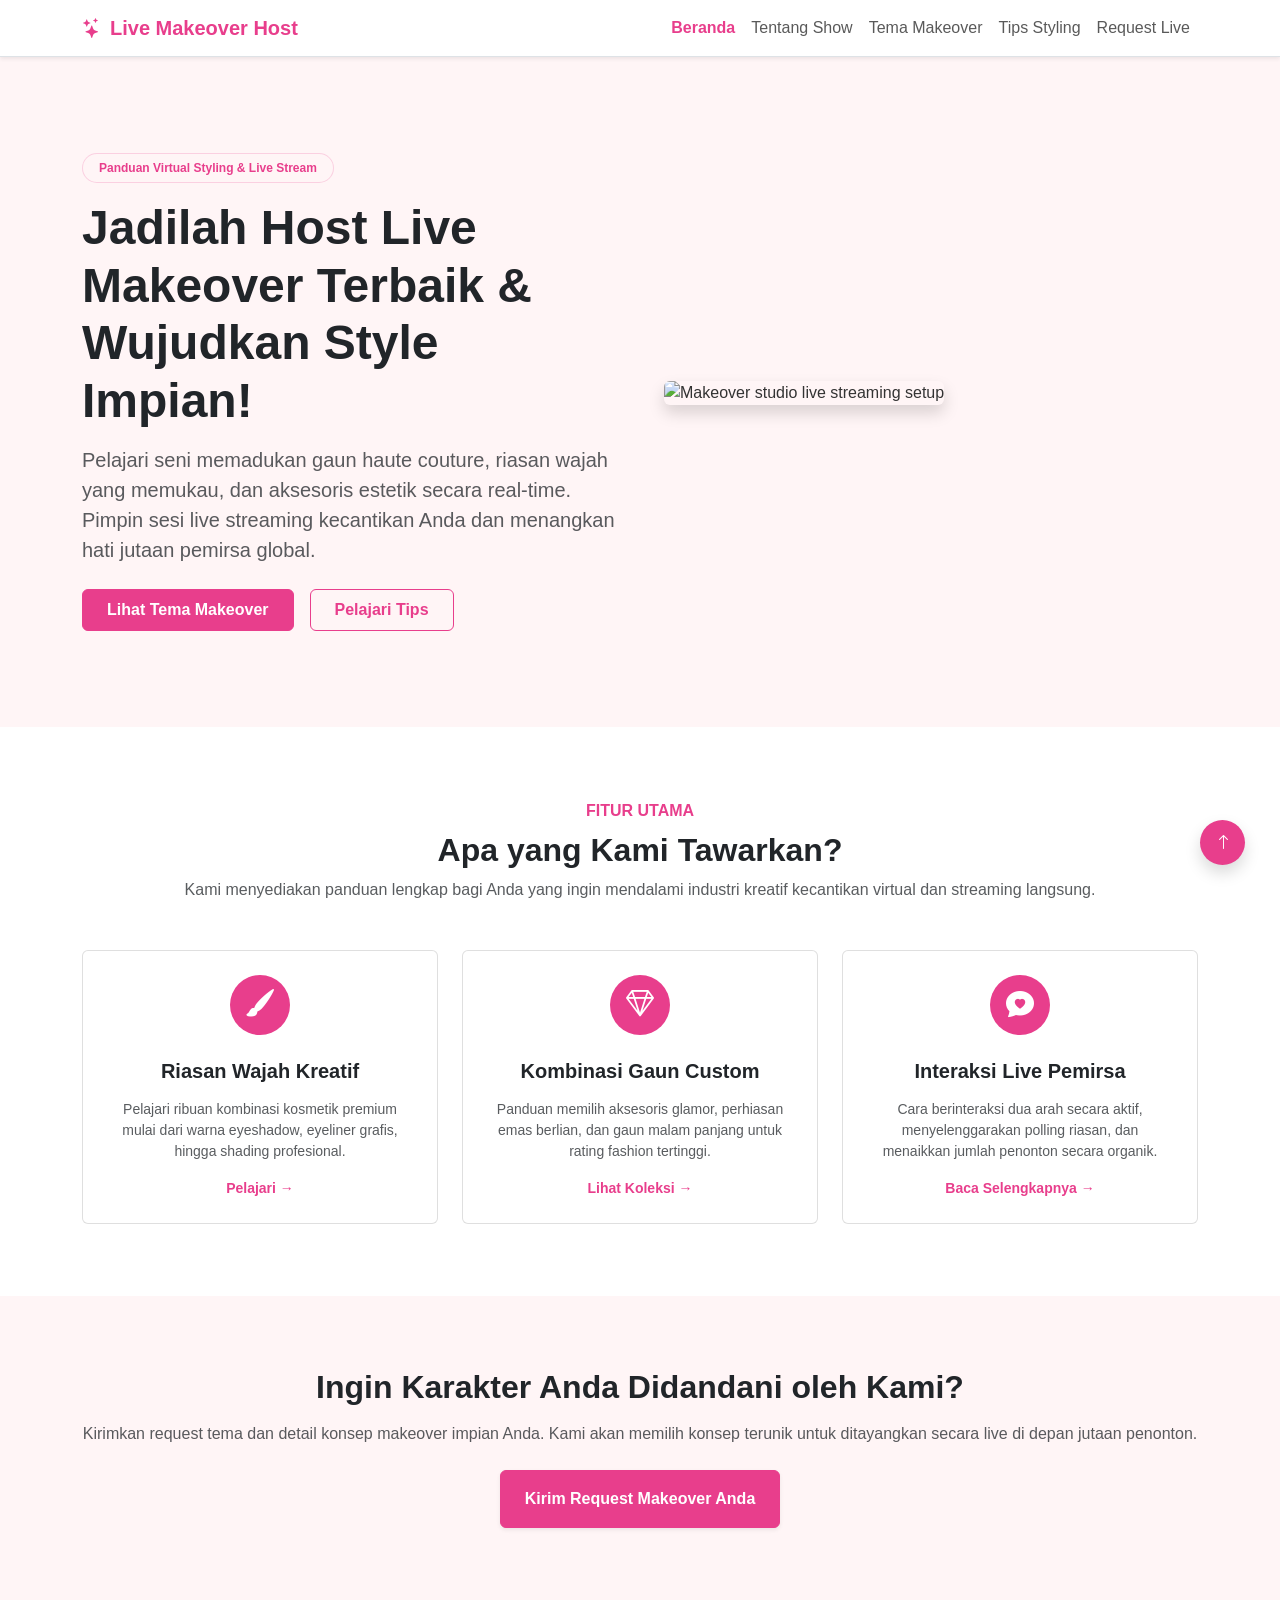
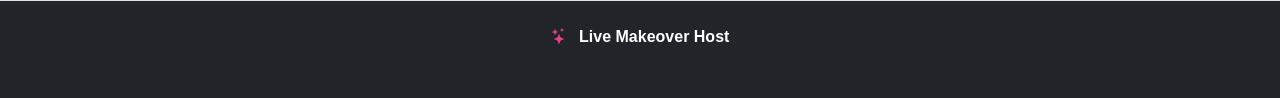
==== index.html @ bc7c891f "Add files via upload" ====
<!DOCTYPE html>
<html lang="id">

<head>
    <meta charset="UTF-8">
    <meta name="viewport" content="width=device-width, initial-scale=1.0">
    <meta name="description"
        content="Live Makeover Host - Pelajari tips styling, padu padan busana, dan makeup untuk menjadi host live streaming makeover terbaik.">
    <title>Live Makeover Host - Panduan Virtual Fashion & Styling</title>

    <!-- Bootstrap 5.3.3 CSS -->
    <link href="https://cdn.jsdelivr.net/npm/bootstrap@5.3.3/dist/css/bootstrap.min.css" rel="stylesheet">
    <!-- Bootstrap Icons -->
    <link href="https://cdn.jsdelivr.net/npm/bootstrap-icons@1.11.3/font/bootstrap-icons.min.css" rel="stylesheet">
    <!-- Custom CSS -->
    <link rel="stylesheet" href="style.css">
</head>

<body>

    <!-- ================= NAVBAR ================= -->
    <nav class="navbar navbar-expand-lg navbar-light bg-white border-bottom sticky-top shadow-sm">
        <div class="container">
            <a class="navbar-brand fw-bold" href="index.html">
                <i class="bi bi-stars text-pink me-2"></i><span class="text-pink">Live Makeover Host</span>
            </a>
            <button class="navbar-toggler" type="button" data-bs-toggle="collapse" data-bs-target="#navbarNav"
                aria-controls="navbarNav" aria-expanded="false" aria-label="Toggle navigation">
                <span class="navbar-toggler-icon"></span>
            </button>
            <div class="collapse navbar-collapse" id="navbarNav">
                <ul class="navbar-nav ms-auto">
                    <li class="nav-item">
                        <a class="nav-link active" href="index.html">Beranda</a>
                    </li>
                    <li class="nav-item">
                        <a class="nav-link" href="tentang.html">Tentang Show</a>
                    </li>
                    <li class="nav-item">
                        <a class="nav-link" href="koleksi.html">Tema Makeover</a>
                    </li>
                    <li class="nav-item">
                        <a class="nav-link" href="tips.html">Tips Styling</a>
                    </li>
                    <li class="nav-item">
                        <a class="nav-link" href="kontak.html">Request Live</a>
                    </li>
                </ul>
            </div>
        </div>
    </nav>

    <!-- ================= HERO SECTION ================= -->
    <header class="py-5 bg-pink-light">
        <div class="container my-5">
            <div class="row align-items-center g-5">
                <div class="col-lg-6">
                    <span class="badge badge-pink px-3 py-2 rounded-pill mb-3 fw-semibold">Panduan Virtual Styling &
                        Live Stream</span>
                    <h1 class="display-5 fw-bold text-dark mb-3">Jadilah Host Live Makeover Terbaik & Wujudkan Style
                        Impian!</h1>
                    <p class="lead text-muted mb-4">
                        Pelajari seni memadukan gaun haute couture, riasan wajah yang memukau, dan aksesoris estetik
                        secara real-time. Pimpin sesi live streaming kecantikan Anda dan menangkan hati jutaan pemirsa
                        global.
                    </p>
                    <div class="d-grid d-md-flex gap-3">
                        <a href="koleksi.html" class="btn btn-pink px-4 py-2">Lihat Tema Makeover</a>
                        <a href="tips.html" class="btn btn-outline-pink px-4 py-2">Pelajari Tips</a>
                    </div>
                </div>
                <div class="col-lg-6">
                    <img src="https://images.unsplash.com/photo-1522335789203-aabd1fc54bc9?q=80&w=800"
                        class="img-fluid rounded shadow" alt="Makeover studio live streaming setup">
                </div>
            </div>
        </div>
    </header>

    <!-- ================= FEATURE HIGHLIGHTS SECTION ================= -->
    <section class="py-5">
        <div class="container py-4">
            <div class="text-center mb-5">
                <span class="text-pink fw-bold text-uppercase d-block mb-2">Fitur Utama</span>
                <h2 class="fw-bold text-dark">Apa yang Kami Tawarkan?</h2>
                <p class="text-muted max-width-600 mx-auto">Kami menyediakan panduan lengkap bagi Anda yang ingin
                    mendalami industri kreatif kecantikan virtual dan streaming langsung.</p>
            </div>

            <div class="row g-4 justify-content-center">
                <div class="col-md-4">
                    <div class="card h-100 border p-4 text-center card-hover">
                        <div class="bg-pink text-white rounded-circle p-3 mx-auto mb-4 d-flex align-items-center justify-content-center"
                            style="width: 60px; height: 60px;">
                            <i class="bi bi-brush-fill fs-3"></i>
                        </div>
                        <h5 class="fw-bold text-dark mb-3">Riasan Wajah Kreatif</h5>
                        <p class="text-muted small">Pelajari ribuan kombinasi kosmetik premium mulai dari warna
                            eyeshadow, eyeliner grafis, hingga shading profesional.</p>
                        <a href="tips.html"
                            class="text-pink fw-bold text-decoration-none small mt-auto d-inline-block">Pelajari
                            &rarr;</a>
                    </div>
                </div>
                <div class="col-md-4">
                    <div class="card h-100 border p-4 text-center card-hover">
                        <div class="bg-pink text-white rounded-circle p-3 mx-auto mb-4 d-flex align-items-center justify-content-center"
                            style="width: 60px; height: 60px;">
                            <i class="bi bi-gem fs-3"></i>
                        </div>
                        <h5 class="fw-bold text-dark mb-3">Kombinasi Gaun Custom</h5>
                        <p class="text-muted small">Panduan memilih aksesoris glamor, perhiasan emas berlian, dan gaun
                            malam panjang untuk rating fashion tertinggi.</p>
                        <a href="koleksi.html"
                            class="text-pink fw-bold text-decoration-none small mt-auto d-inline-block">Lihat Koleksi
                            &rarr;</a>
                    </div>
                </div>
                <div class="col-md-4">
                    <div class="card h-100 border p-4 text-center card-hover">
                        <div class="bg-pink text-white rounded-circle p-3 mx-auto mb-4 d-flex align-items-center justify-content-center"
                            style="width: 60px; height: 60px;">
                            <i class="bi bi-chat-heart-fill fs-3"></i>
                        </div>
                        <h5 class="fw-bold text-dark mb-3">Interaksi Live Pemirsa</h5>
                        <p class="text-muted small">Cara berinteraksi dua arah secara aktif, menyelenggarakan polling
                            riasan, dan menaikkan jumlah penonton secara organik.</p>
                        <a href="tentang.html"
                            class="text-pink fw-bold text-decoration-none small mt-auto d-inline-block">Baca
                            Selengkapnya &rarr;</a>
                    </div>
                </div>
            </div>
        </div>
    </section>

    <!-- ================= CTA SECTION ================= -->
    <section class="py-5 bg-pink-light">
        <div class="container py-4 text-center">
            <h2 class="fw-bold text-dark mb-3">Ingin Karakter Anda Didandani oleh Kami?</h2>
            <p class="text-muted max-width-600 mx-auto mb-4">Kirimkan request tema dan detail konsep makeover impian
                Anda. Kami akan memilih konsep terunik untuk ditayangkan secara live di depan jutaan penonton.</p>
            <a href="kontak.html" class="btn btn-pink px-4 py-3 fw-bold shadow-sm">Kirim Request Makeover Anda</a>
        </div>
    </section>

    <!-- ================= FOOTER ================= -->
    <footer class="bg-dark text-white py-4 border-top">
        <div class="container text-center">
            <p class="mb-1 fw-bold"><i class="bi bi-stars text-pink me-2"></i> Live Makeover Host</p>
            <p class="text-muted small mb-0">&copy; 2026 Live Makeover Host. Dibuat untuk memenuhi tugas kuliah
                Pemrograman Web 1.</p>
        </div>
    </footer>

    <!-- Bootstrap 5.3.3 JS Bundle -->
    <script src="https://cdn.jsdelivr.net/npm/bootstrap@5.3.3/dist/js/bootstrap.bundle.min.js"></script>
    <!-- Custom JS -->
    <script src="script.js"></script>
</body>

</html>
---- style.css ----
/* style.css - Host Live Makeover custom styling (Sederhana) */

/* Set global body font and smooth scroll */
html {
  scroll-behavior: smooth;
  scroll-padding-top: 80px;
}

body {
  font-family: Arial, Helvetica, sans-serif;
  color: #333333;
  background-color: #ffffff;
}

/* Custom background for sections */
.bg-pink-light {
  background-color: #fff5f6;
}

/* Custom colors and buttons */
.text-pink {
  color: #e83e8c;
}

.bg-pink {
  background-color: #e83e8c;
}

.btn-pink {
  background-color: #e83e8c;
  color: #ffffff;
  border: 1px solid #e83e8c;
  font-weight: bold;
}

.btn-pink:hover {
  background-color: #d63384;
  color: #ffffff;
  border-color: #d63384;
}

.btn-outline-pink {
  color: #e83e8c;
  border-color: #e83e8c;
  font-weight: bold;
}

.btn-outline-pink:hover {
  background-color: #e83e8c;
  color: #ffffff;
}

/* Card hover animation - very simple border highlight */
.card-hover {
  transition: border-color 0.2s ease;
  border: 1px solid rgba(0, 0, 0, 0.125) !important;
}

.card-hover:hover {
  border-color: #e83e8c !important;
}

/* Custom styles for Accordion */
.accordion-button:not(.collapsed) {
  background-color: #fff5f6;
  color: #e83e8c;
  box-shadow: none;
}

.accordion-button:focus {
  box-shadow: 0 0 0 0.25rem rgba(232, 62, 140, 0.25);
  border-color: #e83e8c;
}

/* Custom styles for form focus */
.form-control:focus {
  border-color: #e83e8c;
  box-shadow: 0 0 0 0.25rem rgba(232, 62, 140, 0.25);
}

.navbar-brand {
  font-size: 1.25rem;
}

.nav-link.active {
  color: #e83e8c !important;
  font-weight: bold;
}

.nav-link:hover {
  color: #d63384 !important;
}

/* Badges */
.badge-pink {
  background-color: #fff5f6;
  color: #e83e8c;
  border: 1px solid rgba(232, 62, 140, 0.2);
}

.badge-purple {
  background-color: #f3e8ff;
  color: #7b2cbf;
  border: 1px solid rgba(123, 44, 191, 0.2);
}

/* Small helper for responsive image alignment */
@media (max-width: 991.98px) {
  header img {
    margin-top: 2rem;
  }
}
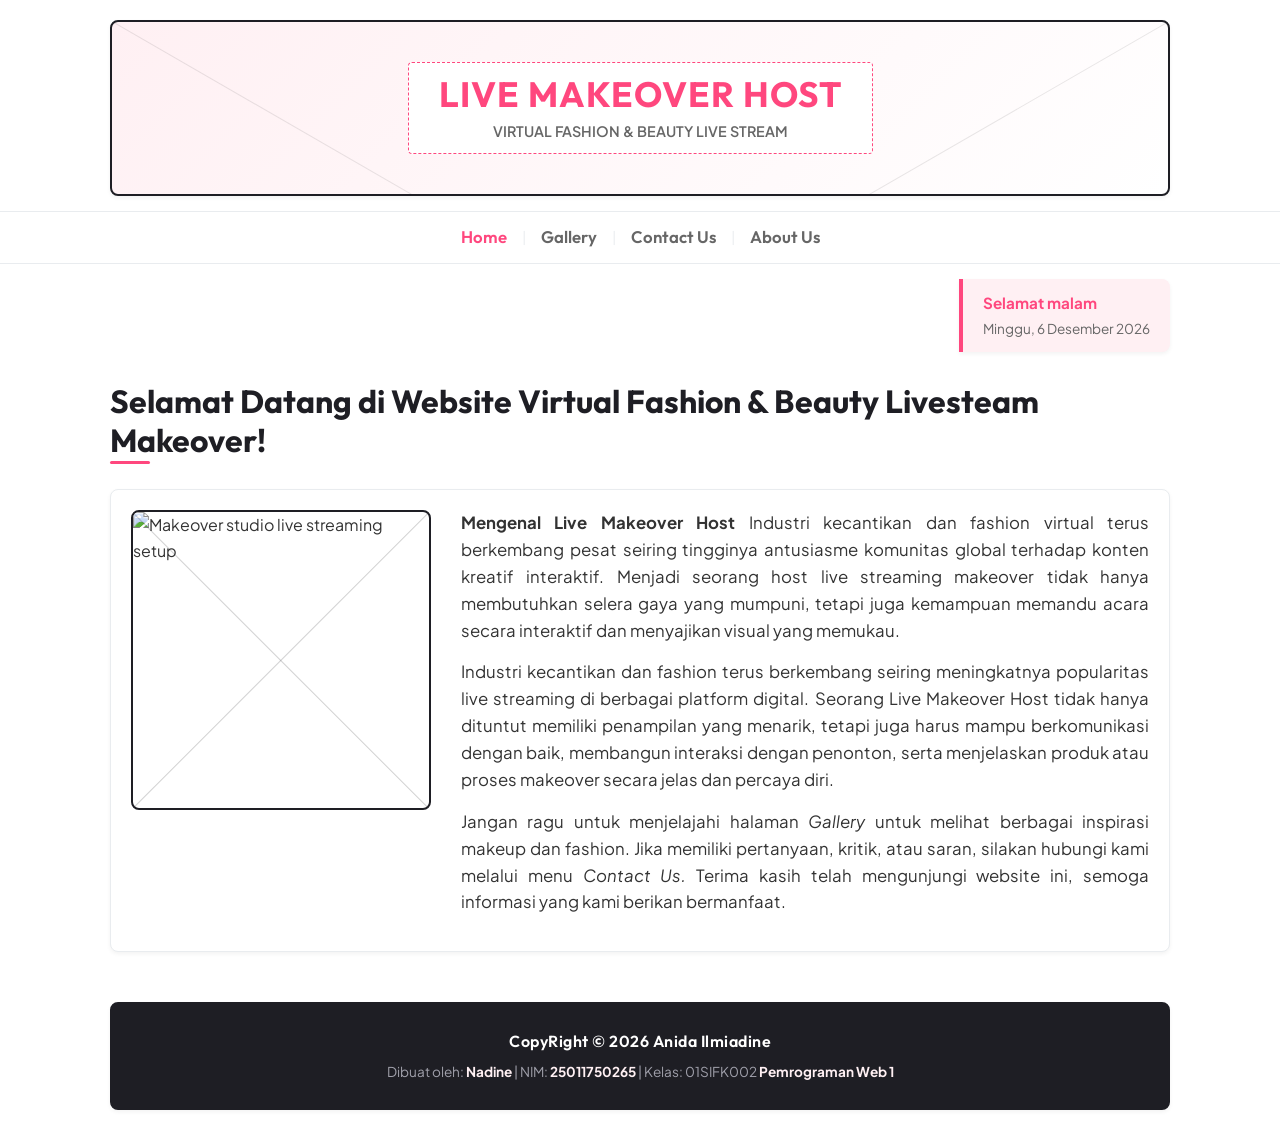
==== commit c614c1dc: "Add files via upload" ====
--- a/index.html
+++ b/index.html
@@ -8,154 +8,82 @@
         content="Live Makeover Host - Pelajari tips styling, padu padan busana, dan makeup untuk menjadi host live streaming makeover terbaik.">
     <title>Live Makeover Host - Panduan Virtual Fashion & Styling</title>
 
-    <!-- Bootstrap 5.3.3 CSS -->
-    <link href="https://cdn.jsdelivr.net/npm/bootstrap@5.3.3/dist/css/bootstrap.min.css" rel="stylesheet">
     <!-- Bootstrap Icons -->
     <link href="https://cdn.jsdelivr.net/npm/bootstrap-icons@1.11.3/font/bootstrap-icons.min.css" rel="stylesheet">
-    <!-- Custom CSS -->
+    <!-- Custom CSS (Bootstrap Buatan Sendiri) -->
     <link rel="stylesheet" href="style.css">
 </head>
 
 <body>
 
-    <!-- ================= NAVBAR ================= -->
-    <nav class="navbar navbar-expand-lg navbar-light bg-white border-bottom sticky-top shadow-sm">
-        <div class="container">
-            <a class="navbar-brand fw-bold" href="index.html">
-                <i class="bi bi-stars text-pink me-2"></i><span class="text-pink">Live Makeover Host</span>
-            </a>
-            <button class="navbar-toggler" type="button" data-bs-toggle="collapse" data-bs-target="#navbarNav"
-                aria-controls="navbarNav" aria-expanded="false" aria-label="Toggle navigation">
-                <span class="navbar-toggler-icon"></span>
-            </button>
-            <div class="collapse navbar-collapse" id="navbarNav">
-                <ul class="navbar-nav ms-auto">
-                    <li class="nav-item">
-                        <a class="nav-link active" href="index.html">Beranda</a>
-                    </li>
-                    <li class="nav-item">
-                        <a class="nav-link" href="tentang.html">Tentang Show</a>
-                    </li>
-                    <li class="nav-item">
-                        <a class="nav-link" href="koleksi.html">Tema Makeover</a>
-                    </li>
-                    <li class="nav-item">
-                        <a class="nav-link" href="tips.html">Tips Styling</a>
-                    </li>
-                    <li class="nav-item">
-                        <a class="nav-link" href="kontak.html">Request Live</a>
-                    </li>
-                </ul>
-            </div>
-        </div>
-    </nav>
-
-    <!-- ================= HERO SECTION ================= -->
-    <header class="py-5 bg-pink-light">
-        <div class="container my-5">
-            <div class="row align-items-center g-5">
-                <div class="col-lg-6">
-                    <span class="badge badge-pink px-3 py-2 rounded-pill mb-3 fw-semibold">Panduan Virtual Styling &
-                        Live Stream</span>
-                    <h1 class="display-5 fw-bold text-dark mb-3">Jadilah Host Live Makeover Terbaik & Wujudkan Style
-                        Impian!</h1>
-                    <p class="lead text-muted mb-4">
-                        Pelajari seni memadukan gaun haute couture, riasan wajah yang memukau, dan aksesoris estetik
-                        secara real-time. Pimpin sesi live streaming kecantikan Anda dan menangkan hati jutaan pemirsa
-                        global.
-                    </p>
-                    <div class="d-grid d-md-flex gap-3">
-                        <a href="koleksi.html" class="btn btn-pink px-4 py-2">Lihat Tema Makeover</a>
-                        <a href="tips.html" class="btn btn-outline-pink px-4 py-2">Pelajari Tips</a>
-                    </div>
-                </div>
-                <div class="col-lg-6">
-                    <img src="https://images.unsplash.com/photo-1522335789203-aabd1fc54bc9?q=80&w=800"
-                        class="img-fluid rounded shadow" alt="Makeover studio live streaming setup">
-                </div>
+    <!-- ================= HEADER BANNER ================= -->
+    <header class="container">
+        <div class="header-banner">
+            <div class="banner-box">
+                <h1>LIVE MAKEOVER HOST</h1>
+                <p>Virtual Fashion & Beauty Live Stream</p>
             </div>
         </div>
     </header>
 
-    <!-- ================= FEATURE HIGHLIGHTS SECTION ================= -->
-    <section class="py-5">
-        <div class="container py-4">
-            <div class="text-center mb-5">
-                <span class="text-pink fw-bold text-uppercase d-block mb-2">Fitur Utama</span>
-                <h2 class="fw-bold text-dark">Apa yang Kami Tawarkan?</h2>
-                <p class="text-muted max-width-600 mx-auto">Kami menyediakan panduan lengkap bagi Anda yang ingin
-                    mendalami industri kreatif kecantikan virtual dan streaming langsung.</p>
-            </div>
+    <!-- ================= NAVIGASI MENU (Flat Separator '|') ================= -->
+    <nav class="custom-nav">
+        <div class="container">
+            <ul class="nav-links">
+                <li><a href="index.html" class="nav-item-link active">Home</a></li>
+                <li class="nav-separator">|</li>
+                <li><a href="koleksi.html" class="nav-item-link">Gallery</a></li>
+                <li class="nav-separator">|</li>
+                <li><a href="kontak.html" class="nav-item-link">Contact Us</a></li>
+                <li class="nav-separator">|</li>
+                <li><a href="tentang.html" class="nav-item-link">About Us</a></li>
+            </ul>
+        </div>
+    </nav>
 
-            <div class="row g-4 justify-content-center">
-                <div class="col-md-4">
-                    <div class="card h-100 border p-4 text-center card-hover">
-                        <div class="bg-pink text-white rounded-circle p-3 mx-auto mb-4 d-flex align-items-center justify-content-center"
-                            style="width: 60px; height: 60px;">
-                            <i class="bi bi-brush-fill fs-3"></i>
-                        </div>
-                        <h5 class="fw-bold text-dark mb-3">Riasan Wajah Kreatif</h5>
-                        <p class="text-muted small">Pelajari ribuan kombinasi kosmetik premium mulai dari warna
-                            eyeshadow, eyeliner grafis, hingga shading profesional.</p>
-                        <a href="tips.html"
-                            class="text-pink fw-bold text-decoration-none small mt-auto d-inline-block">Pelajari
-                            &rarr;</a>
-                    </div>
-                </div>
-                <div class="col-md-4">
-                    <div class="card h-100 border p-4 text-center card-hover">
-                        <div class="bg-pink text-white rounded-circle p-3 mx-auto mb-4 d-flex align-items-center justify-content-center"
-                            style="width: 60px; height: 60px;">
-                            <i class="bi bi-gem fs-3"></i>
-                        </div>
-                        <h5 class="fw-bold text-dark mb-3">Kombinasi Gaun Custom</h5>
-                        <p class="text-muted small">Panduan memilih aksesoris glamor, perhiasan emas berlian, dan gaun
-                            malam panjang untuk rating fashion tertinggi.</p>
-                        <a href="koleksi.html"
-                            class="text-pink fw-bold text-decoration-none small mt-auto d-inline-block">Lihat Koleksi
-                            &rarr;</a>
-                    </div>
-                </div>
-                <div class="col-md-4">
-                    <div class="card h-100 border p-4 text-center card-hover">
-                        <div class="bg-pink text-white rounded-circle p-3 mx-auto mb-4 d-flex align-items-center justify-content-center"
-                            style="width: 60px; height: 60px;">
-                            <i class="bi bi-chat-heart-fill fs-3"></i>
-                        </div>
-                        <h5 class="fw-bold text-dark mb-3">Interaksi Live Pemirsa</h5>
-                        <p class="text-muted small">Cara berinteraksi dua arah secara aktif, menyelenggarakan polling
-                            riasan, dan menaikkan jumlah penonton secara organik.</p>
-                        <a href="tentang.html"
-                            class="text-pink fw-bold text-decoration-none small mt-auto d-inline-block">Baca
-                            Selengkapnya &rarr;</a>
-                    </div>
-                </div>
+    <!-- ================= GREETING & DATE (Sisi Kanan) ================= -->
+    <div class="container">
+        <div class="greeting-section">
+            <div class="greeting-box" id="dateTimeGreeting">
+                <div class="greeting-text">BEAUTY QUOTES</div>
+                <div class="date-text">Confidence is the best make up you can wear</div>
             </div>
         </div>
-    </section>
+    </div>
 
-    <!-- ================= CTA SECTION ================= -->
-    <section class="py-5 bg-pink-light">
-        <div class="container py-4 text-center">
-            <h2 class="fw-bold text-dark mb-3">Ingin Karakter Anda Didandani oleh Kami?</h2>
-            <p class="text-muted max-width-600 mx-auto mb-4">Kirimkan request tema dan detail konsep makeover impian
-                Anda. Kami akan memilih konsep terunik untuk ditayangkan secara live di depan jutaan penonton.</p>
-            <a href="kontak.html" class="btn btn-pink px-4 py-3 fw-bold shadow-sm">Kirim Request Makeover Anda</a>
+    <!-- ================= KONTEN UTAMA (Judul Berita + 2 Kolom) ================= -->
+    <main class="container">
+        <h2 class="content-title">Selamat Datang di Website Virtual Fashion & Beauty Livesteam Makeover!</h2>
+        <div class="news-layout">
+            <div class="news-image-wrapper">
+                <img src="https://images.unsplash.com/photo-1522335789203-aabd1fc54bc9?q=80&w=800"
+                    class="news-image" alt="Makeover studio live streaming setup">
+            </div>
+            <div class="news-text">
+                <p>
+                    <strong>Mengenal Live Makeover Host</strong> Industri kecantikan dan fashion virtual terus berkembang pesat seiring tingginya antusiasme komunitas global terhadap konten kreatif interaktif. Menjadi seorang host live streaming makeover tidak hanya membutuhkan selera gaya yang mumpuni, tetapi juga kemampuan memandu acara secara interaktif dan menyajikan visual yang memukau.
+                </p>
+                <p>
+                    Industri kecantikan dan fashion terus berkembang seiring meningkatnya popularitas live streaming di berbagai platform digital. Seorang Live Makeover Host tidak hanya dituntut memiliki penampilan yang menarik, tetapi juga harus mampu berkomunikasi dengan baik, membangun interaksi dengan penonton, serta menjelaskan produk atau proses makeover secara jelas dan percaya diri.
+                </p>
+                <p>
+                    Jangan ragu untuk menjelajahi halaman <em>Gallery</em> untuk melihat berbagai inspirasi makeup dan fashion. Jika memiliki pertanyaan, kritik, atau saran, silakan hubungi kami melalui menu <em>Contact Us.</em>                       Terima kasih telah mengunjungi website ini, semoga informasi yang kami berikan bermanfaat.
+                </p>
+            </div>
         </div>
-    </section>
+    </main>
 
-    <!-- ================= FOOTER ================= -->
-    <footer class="bg-dark text-white py-4 border-top">
-        <div class="container text-center">
-            <p class="mb-1 fw-bold"><i class="bi bi-stars text-pink me-2"></i> Live Makeover Host</p>
-            <p class="text-muted small mb-0">&copy; 2026 Live Makeover Host. Dibuat untuk memenuhi tugas kuliah
-                Pemrograman Web 1.</p>
+    <!-- ================= FOOTER (CopyRight + Detail Mahasiswa) ================= -->
+    <footer class="container">
+        <div class="footer-section">
+            <div class="footer-copyright">CopyRight &copy; 2026 Anida Ilmiadine</div>
+            <div class="footer-student-info">
+                Dibuat oleh: <strong>Nadine</strong> | NIM: <strong>25011750265</strong> | Kelas: 01SIFK002 <strong>Pemrograman Web 1</strong>
+            </div>
         </div>
     </footer>
 
-    <!-- Bootstrap 5.3.3 JS Bundle -->
-    <script src="https://cdn.jsdelivr.net/npm/bootstrap@5.3.3/dist/js/bootstrap.bundle.min.js"></script>
-    <!-- Custom JS -->
+    <!-- Custom JS (Logika Salam Dinamis & Interaktivitas) -->
     <script src="script.js"></script>
 </body>
 
